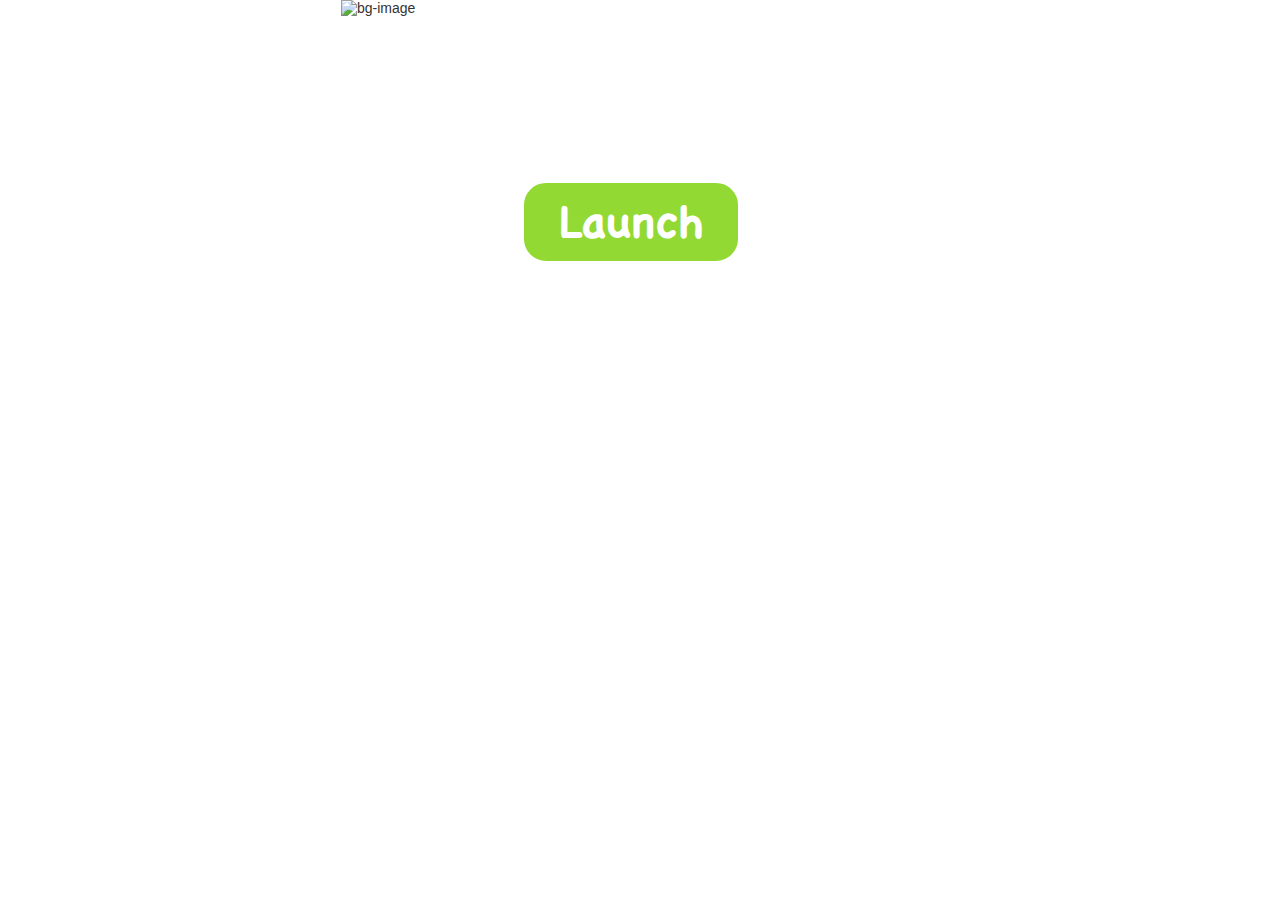
==== www/index.html @ a08b979b "2- connecissue1 28" ====
<!DOCTYPE html>
<html>
    <head>
        <title></title>
        <meta http-equiv="Content-Type" content="text/html; charset=UTF-8">
        <script type="text/javascript" src="js/jquery-1.10.2.js"></script>
        <link rel="stylesheet" href="css/style1.css" type="text/css" media="all">
        <script src="js/extra.js"></script>
        <script type="text/javascript" src="js/parse-min.js"></script>
        <script src="phonegap.js"></script>
        <meta http-equiv="cache-control" content="cache" />
        <meta name="viewport" content="width=device-width, height=device-height, initial-scale=1.0, maximum-scale=1.0">
        <meta name="viewport" content="user-scalable=no,width=device-width">
    </head>
    <body>
         <header>
<!--            <img src="images/kualitatem-logo.png"/>-->
        </header>
        <div class="main-wrapper">
            <img id="background" src="" alt="bg-image">
           <div id ="login">
                    <input type="tel" placeholder="Enter your code" class="code-holder">

                    <div class="btn-holder-main">
                        <input id="codeOk" class="code-btn-ok-main ios-btn" type="submit" value="Ok" onclick="queryDB()">
                    </div>
            </div>
             <div id ="launch">
                    <div class="btn-holder-launch">
                        <input id="launch" class="code-btn-ok ios-btn" type="submit" value="Launch" onclick="launch()">
                    </div>
            </div>
        </div>
        
        <script>
            document.addEventListener("deviceready", onDeviceReady, false);

            function onDeviceReady() {
                // Register the event listener
                document.addEventListener("backbutton", onBackKeyDown, false);
                
                
                window.onload = firstFunc();
            
            function firstFunc(){
                var cDate = new Date();
                console.log('Hello');
                
               if (window.localStorage.getItem("tdate") != cDate.toDateString() && window.localStorage.getItem("launch") == 'true'){
                   console.log (window.localStorage.getItem("tdate"));
                   console.log (cDate.toDateString());
                   console.log (window.localStorage.getItem("launch"));
                    //$('#launch').css({'display':'none'});
                   //$('#login').css({'display':'block'});
                   window.localStorage.removeItem("launch");
               }
//               else{
//                   window.localStorage.removeItem("launch");
//               }

                $('#background').attr('src','images/background-1.jpg');
                Parse.initialize("oxdew7mMEtpnkypr0DLtpd5rPg7vFFlgo1VPBCJs","7AtLcq4907OUmsLMpZcv0y4fgrZhUKSvv8iz9ncz");
                var currentDate = new Date();
                var yesterday = new Date();
                yesterday.setDate(currentDate.getDate()-1);
                //var ca = document.cookie.split(';');
                var laun = window.localStorage.getItem("launch");
    //                for(var i=0; i< ca.length; i++) 
    //                  {
    //                      var c = ca[i].trim();
    //                   if (c.indexOf("launch")== 0) {
    //                        laun = (c.substring(c.indexOf("launch").length,c.length)).split("=");
    //                        laun = unescape(laun[1]);

                            if (laun == 'true'){
                                $('#launch').css({'display':'none'});
                                $('#login').css({'display':'block'});
                            }
                        //}
                      //}
                      //alert("Cookie Support: " + navigator.cookieEnabled);
                console.log("Yesterday's Date: " + yesterday.toDateString()+', '+ yesterday.getHours()+':'+yesterday.getMinutes());

                }
                
                function onBackKeyDown() {
                    //alert("Exiting!");
                    navigator.app.exitApp();
                }
            }
            
                           
            
        </script>
        
    </body>
</html>
---- www/css/style1.css ----
html, body, div, span, object, iframe, h1, h2, h3, h4, h5, h6, p, blockquote, pre, abbr, address, cite, code, del, dfn, em, img, ins, kbd, q, samp, small, strong, sub, sup, var, b, i, dl, dt, dd, ol, ul, li, fieldset, form, label, legend, table, caption, tbody, tfoot, thead, article, aside, canvas, details, figcaption, figure, footer, header, hgroup, menu, nav, section, summary, time, mark, audio, video {
	background: none repeat scroll 0 0 transparent;
	border: 0 none;
	margin: 0;
	outline: 0 none;
	padding: 0;
	vertical-align: baseline;
}
/* =============================================================================
   HTML5 element display
   ========================================================================== */

article, aside, details, figcaption, figure, footer, header, hgroup, nav, section {
	display: block;
}
audio, canvas, video {
	display: inline-block;
*display: inline;
*zoom: 1;
}
audio:not([controls]) {
	display: none;
}
[hidden] {
display: none;
}
aside {
	width: 213px;
	height: auto;
	float: left;
	margin: 0 0 25px 0;
	border: 1px solid #e8e8e8;
	border-top: none;
}
article {
	width: 690px;
	height: auto; /*min-height:344px;*/
	float: left;
}
section {
	height: auto;
}
details {
	width: 285px;
	height: 50px;
	margin-top: 10px;
}
a {
color:;
	outline: none;
}
a:visited {
color:;
	outline: none;
}
a:hover {
color:;
	outline: none;
}
a:focus {
	outline: none;
}
/* Improve readability when focused and hovered in all browsers:
065. h5bp.com/h */
a:hover, a:active {
	outline: 0;
}
a.selected { /*color: #3a5500; text-shadow:1px 1px 0px #e1eeb0;*/
}
/* =============================================================================
Typography
========================================================================== */


 

abbr[title] {
	border-bottom: 1px dotted;
}
b, strong {
	font-weight: bold;
}
blockquote {
	margin: 1em 40px;
}
hr {
	display: block;
	height: 1px;
	border: 0;
	border-top: 1px solid #ccc;
	margin: 1em 0;
	padding: 0;
}
/* =============================================================================
   Lists
   ========================================================================== */
 
ul, ol {
	margin: 0;
	padding: 0 0 0 0;
}
dd {
	margin: 0 0 0 40px;
}
nav ul, nav ol {
	list-style: none;
	list-style-image: none;
	margin: 0;
	padding: 0;
}
/* =============================================================================
   Embedded content
   ========================================================================== */
html {
	font-size: 100%;
	overflow-y: scroll;
	-webkit-text-size-adjust: 100%;
	-ms-text-size-adjust: 100%;
}
body {
	font-family: Arial, Helvetica, sans-serif;
	margin: 0;
	padding: 0;
	font-size: 14px;
	line-height: 1.231;
	background: #fff;
	color: #333;
}
.clear {
	clear: both;
}
/*===================css start============================*/

@font-face
{
font-family: chalkBoard;
src: url(chalkboard-bold.ttf);
}

.main-wrapper {
	width: 598px;
	min-height: 800px;
	margin: 0 auto;
	position: relative;
	overflow: hidden;
}
.btn-holder {
	left: 155px;
	position: absolute;
	top: 149px;
}
.ios-btn {
	-webkit-appearance: none;
        border-radius: 25px;
        -webkit-border-radius: 25px;
        -webkit-box-sizing: border-box; /* Android â‰¤ 2.3, iOS â‰¤ 4 */
        -moz-box-sizing: border-box; /* Firefox 1+ */
        box-sizing: border-box;
}
header{
/*    left: 50px;*/
    position: absolute;
    top: 20px;
    width: 466px;
}
.user-name{
    height: 85px;
    left: 78px;
    position: absolute;
    text-align: center;
    color: rgb(32,114,255);
    top: 10px;
    width: 445px;  
    font-family: chalkBoard;
    font-size: 37px;
}
.main-btn-in {
	font-family: chalkBoard;
	background-color: #92D933;
	border: medium solid;
	color: #FFFFFF;
	display: block;
	font-size: 45px;
	padding: 10px 23px;
	width: 285px;
	-webkit-border-radius: 25px;
	-moz-border-radius: 25px;
	border-radius: 25px;
}
.main-btn-out {
	background-color: #505050;
	border: medium solid;
	color: #FFFFFF;
	display: block;
	font-family: chalkBoard;
	font-weight: bold;
	font-size: 45px;
	margin-bottom: 120px;
	margin-top: 15px;
	padding: 10px 23px;
	width: 285px;
	-webkit-border-radius: 25px;
	-moz-border-radius: 25px;
	border-radius: 25px;
}
.ios-btn2 {
	 -webkit-appearance: none;
        border-radius: 0;
        -webkit-border-radius: 15px;
	-moz-border-radius: 15px;
	border-radius: 15px;
        -webkit-box-sizing: border-box; /* Android â‰¤ 2.3, iOS â‰¤ 4 */
        -moz-box-sizing: border-box; /* Firefox 1+ */
        box-sizing: border-box;
}
.code-btn-cancel {
	position: absolute;
	bottom: 20px;
	left: 10px;
	background-color: #92D933;
	background-image: url("../images/back-icon.png");
	border: medium solid;
	color: #FFFFFF;
	float: left;
	font-family: chalkBoard;
	font-size: 45px;
	height: 76px;
	padding: 10px 23px;
	width: 78px;
}

.welcome-text{
    font-family: chalkBoard;
    font-size: 37px;
/*    position: absolute;
    left: 78px;*/
    color: rgb(240,35,30);
}

.pic-text{
    font-family: chalkBoard;
    font-size: 46px;
    display: inline-block;
    position: absolute;
    padding-bottom: 80px;
    color: rgb(240,35,30);
}

.welcome-text2{
    font-family: chalkBoard;
    font-size: 37px;
    position: absolute;
    left: 245px;
    color: rgb(32,114,255);
}

.code-holder{
    padding: 20px 0 20px 23px;
    font-family: chalkBoard;
    color: #fff;
    position: absolute;
    background-color: rgb(48,48,48);
    font-size: 35px;
    width: 500px;
    border : solid;
    left: 2px;
    -webkit-border-radius: 15px;
    -moz-border-radius: 15px;
    border-radius: 15px;
}

.btn-holder-main{
    position: absolute;
    top: 110px;
    left: 160px;
}

.btn-holder-launch{
    position: absolute;
}

.code-btn-ok{
    padding: 10px 23px;
    background-color: rgb(146,217,51);
    font-family: chalkBoard;
    color: #fff;
    position: absolute;
    font-size: 45px;
    top: 50px;
    width: 220px;
    border : solid;
}

.code-btn-ok-main{
    padding: 10px 23px;
    background-color: rgb(146,217,51);
    font-family: chalkBoard;
    color: #fff;
    position: absolute;
    font-size: 45px;
    width: 220px;
    border : solid;
}

#login{
    display:none;
    position: absolute;
    top: 120px;
    left: 35px;
}

#launch{
    position: absolute;
    top: 90px;
    left: 90px;
}

.pic_upload{
/*    height: 100px;*/
    display: none;
    width: 275px;
    height: 244px;
     -webkit-box-shadow:
    inset #fff 0 0 0 5px;
    position: absolute;
    top: 150px;
    left: 162px;
/*     padding: 100px;*/
     overflow: hidden;
}

#my_image{
/*    display: block;*/
    width: auto;
    height: 234px;
    position: absolute;
    top: 5px;
    left: 50px;
}

#home-div{
    text-align: center;
    position: absolute;
    top: 10px;
    font-family: chalkBoard;
    width: 100%;
}

.welcome-message{
    font-family: chalkBoard;
    font-size: 15px;
    position: absolute;
    color: rgb(240,35,30);
    top: 684px;
    left: 205px;
}

.send-email{
    font-family: chalkBoard;
    font-size: 18px;
    position: absolute;
    float:right;
}

.time{
    font-family: chalkBoard;
    font-size: 60px;
    position: absolute;
    color: rgb(240,35,30);
    top: 480px;
    left: 152px;
}

.check-text{
    font-family: chalkBoard;
    font-size: 45px;
    position: absolute;
    top: 430px;
    left: 100px;
}

.btn-holder2{
    display: none;
    position: absolute;
    top: 365px;
    left: 185px;
}

#snap-text{
    position: absolute;
    top: 320px;
    left: 15px;
    width: 100%;
}

.pic-text{
    font-family: chalkBoard;
    font-size: 37px;
    display: inline-block;
    position: absolute;
    color: rgb(240,35,30);
}
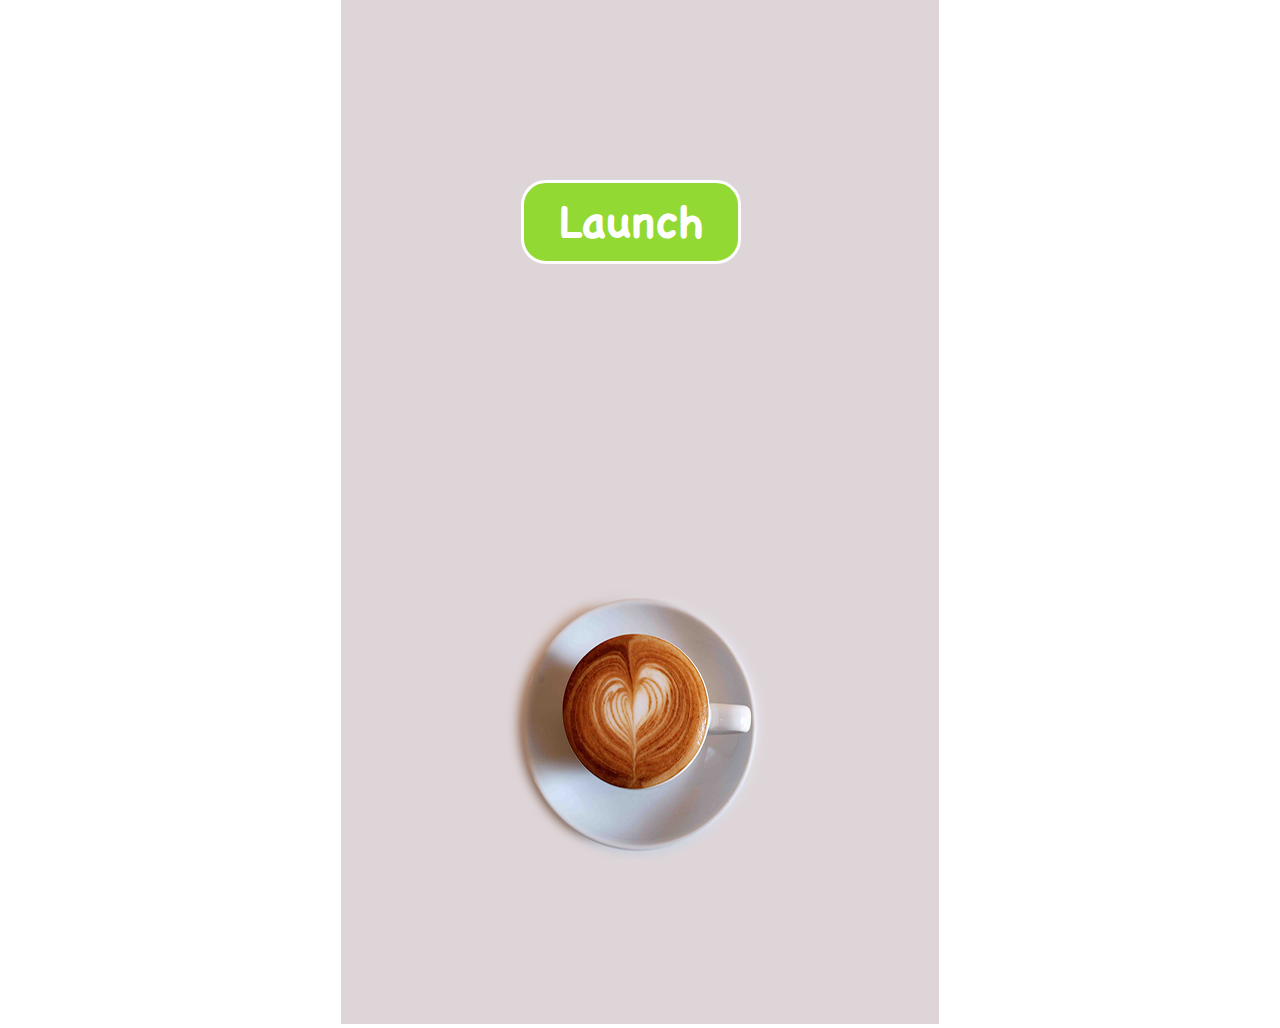
==== commit 7fadb553: "2- connecissue3 28" ====
--- a/www/index.html
+++ b/www/index.html
@@ -36,11 +36,13 @@
             document.addEventListener("deviceready", onDeviceReady, false);
 
             function onDeviceReady() {
+                
+                console.log("Device is Ready!");
+                
                 // Register the event listener
                 document.addEventListener("backbutton", onBackKeyDown, false);
-                
-                
-                window.onload = firstFunc();
+            }
+            window.onload = firstFunc();
             
             function firstFunc(){
                 var cDate = new Date();
@@ -87,8 +89,6 @@
                     //alert("Exiting!");
                     navigator.app.exitApp();
                 }
-            }
-            
                            
             
         </script>
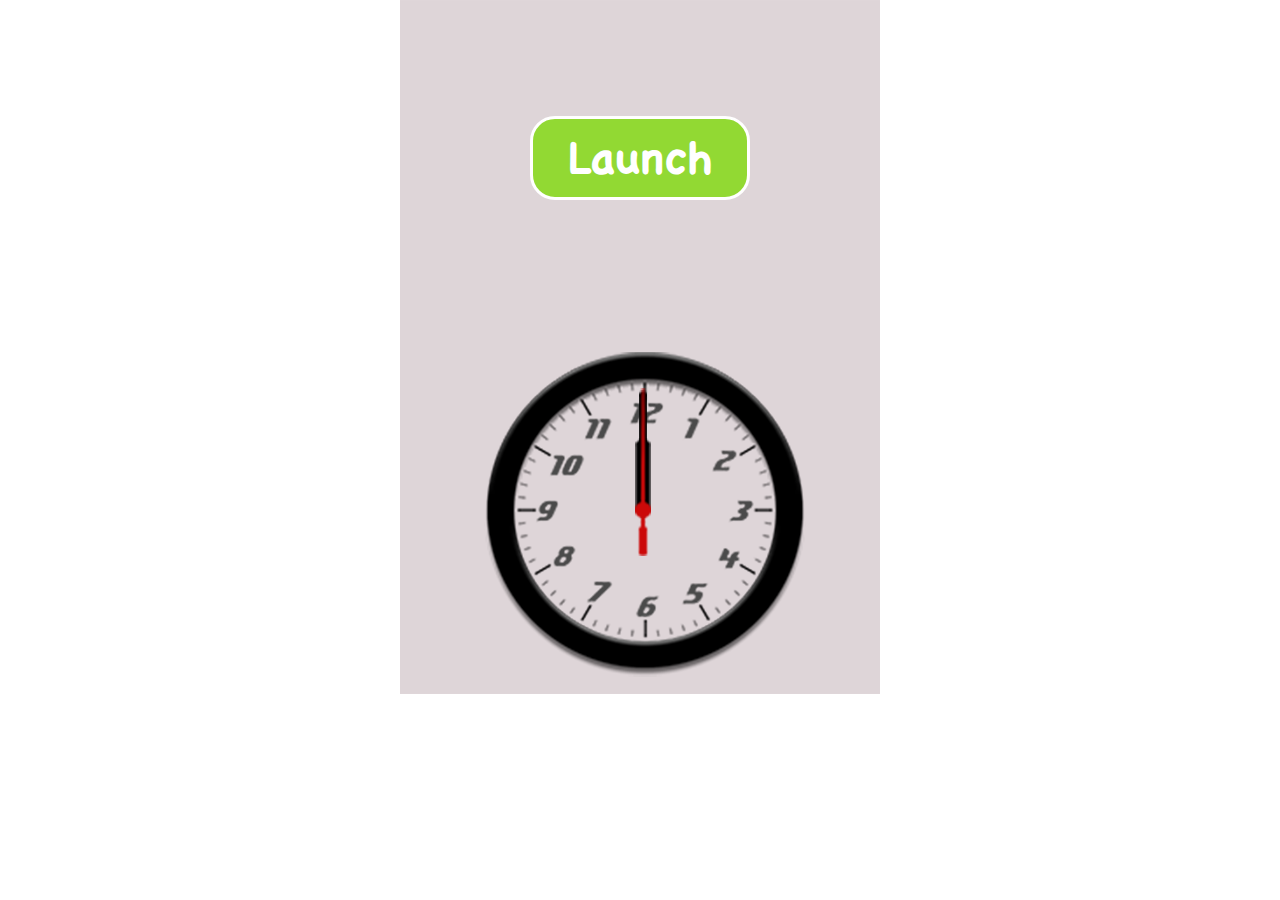
==== commit f07a200c: "2- css update1 5" ====
--- a/www/index.html
+++ b/www/index.html
@@ -5,7 +5,7 @@
         <meta http-equiv="Content-Type" content="text/html; charset=UTF-8">
         <script type="text/javascript" src="js/jquery-1.10.2.js"></script>
         <link rel="stylesheet" href="css/style1.css" type="text/css" media="all">
-        <script src="js/extra.js"></script>
+        <script src="js/attendance.js"></script>
         <script type="text/javascript" src="js/parse-min.js"></script>
         <script src="phonegap.js"></script>
         <meta http-equiv="cache-control" content="cache" />
@@ -13,8 +13,7 @@
         <meta name="viewport" content="user-scalable=no,width=device-width">
     </head>
     <body>
-         <header>
-<!--            <img src="images/kualitatem-logo.png"/>-->
+        <header>
         </header>
         <div class="main-wrapper">
             <img id="background" src="" alt="bg-image">
@@ -30,6 +29,14 @@
                         <input id="launch" class="code-btn-ok ios-btn" type="submit" value="Launch" onclick="launch()">
                     </div>
             </div>
+            
+            <div>
+                <ul id="clock">	
+                    <li id="sec"></li>
+                    <li id="hour"></li>
+                    <li id="min"></li>
+                </ul>
+            </div>
         </div>
         
         <script>
@@ -41,6 +48,8 @@
                 
                 // Register the event listener
                 document.addEventListener("backbutton", onBackKeyDown, false);
+                
+                
             }
             window.onload = firstFunc();
             
@@ -52,35 +61,21 @@
                    console.log (window.localStorage.getItem("tdate"));
                    console.log (cDate.toDateString());
                    console.log (window.localStorage.getItem("launch"));
-                    //$('#launch').css({'display':'none'});
-                   //$('#login').css({'display':'block'});
                    window.localStorage.removeItem("launch");
                }
-//               else{
-//                   window.localStorage.removeItem("launch");
-//               }
 
                 $('#background').attr('src','images/background-1.jpg');
                 Parse.initialize("oxdew7mMEtpnkypr0DLtpd5rPg7vFFlgo1VPBCJs","7AtLcq4907OUmsLMpZcv0y4fgrZhUKSvv8iz9ncz");
                 var currentDate = new Date();
                 var yesterday = new Date();
                 yesterday.setDate(currentDate.getDate()-1);
-                //var ca = document.cookie.split(';');
                 var laun = window.localStorage.getItem("launch");
-    //                for(var i=0; i< ca.length; i++) 
-    //                  {
-    //                      var c = ca[i].trim();
-    //                   if (c.indexOf("launch")== 0) {
-    //                        laun = (c.substring(c.indexOf("launch").length,c.length)).split("=");
-    //                        laun = unescape(laun[1]);
-
-                            if (laun == 'true'){
-                                $('#launch').css({'display':'none'});
-                                $('#login').css({'display':'block'});
-                            }
-                        //}
-                      //}
-                      //alert("Cookie Support: " + navigator.cookieEnabled);
+   
+                if (laun == 'true'){
+                    $('#launch').css({'display':'none'});
+                    $('#login').css({'display':'block'});
+                }
+              
                 console.log("Yesterday's Date: " + yesterday.toDateString()+', '+ yesterday.getHours()+':'+yesterday.getMinutes());
 
                 }
@@ -89,6 +84,40 @@
                     //alert("Exiting!");
                     navigator.app.exitApp();
                 }
+                
+                $(document).ready(function() {
+         
+                        setInterval( function() {
+                        var seconds = new Date().getSeconds();
+                        var sdegree = seconds * 6;
+                        var srotate = "rotate(" + sdegree + "deg)";
+
+                        $("#sec").css({"-moz-transform" : srotate, "-webkit-transform" : srotate});
+
+                        }, 1000 );
+
+
+                        setInterval( function() {
+                        var hours = new Date().getHours();
+                        var mins = new Date().getMinutes();
+                        var hdegree = hours * 30 + (mins / 2);
+                        var hrotate = "rotate(" + hdegree + "deg)";
+
+                        $("#hour").css({"-moz-transform" : hrotate, "-webkit-transform" : hrotate});
+
+                        }, 1000 );
+
+
+                        setInterval( function() {
+                        var mins = new Date().getMinutes();
+                        var mdegree = mins * 6;
+                        var mrotate = "rotate(" + mdegree + "deg)";
+
+                        $("#min").css({"-moz-transform" : mrotate, "-webkit-transform" : mrotate});
+
+                        }, 1000 );
+
+                  }); 
                            
             
         </script>
--- a/www/css/style1.css
+++ b/www/css/style1.css
@@ -138,8 +138,8 @@
 }
 
 .main-wrapper {
-	width: 598px;
-	min-height: 800px;
+	width: 480px;
+	min-height: 694px;
 	margin: 0 auto;
 	position: relative;
 	overflow: hidden;
@@ -311,8 +311,8 @@
 
 #launch{
     position: absolute;
-    top: 90px;
-    left: 90px;
+    top: 58px;
+    left: 65px;
 }
 
 .pic_upload{
@@ -399,4 +399,38 @@
     display: inline-block;
     position: absolute;
     color: rgb(240,35,30);
-}+}
+
+#clock {
+    position: absolute;
+    width: 350px;
+    height: 350px;
+    margin: 20px auto 0 auto;
+    top: 315px;
+    left: 70px;
+    background: url(../images/clock.png);
+    list-style: none;
+    }
+
+#sec, #min, #hour {
+    position: absolute;
+    width: 20px;
+    height: 400px;
+    top: -25px;
+    left: 163px;
+    }
+
+#sec {
+    background: url(../images/sechand.png);
+    z-index: 3;
+    }
+
+#min {
+    background: url(../images/minhand.png);
+    z-index: 2;
+    }
+
+#hour {
+    background: url(../images/hourhand.png);
+    z-index: 1;
+    }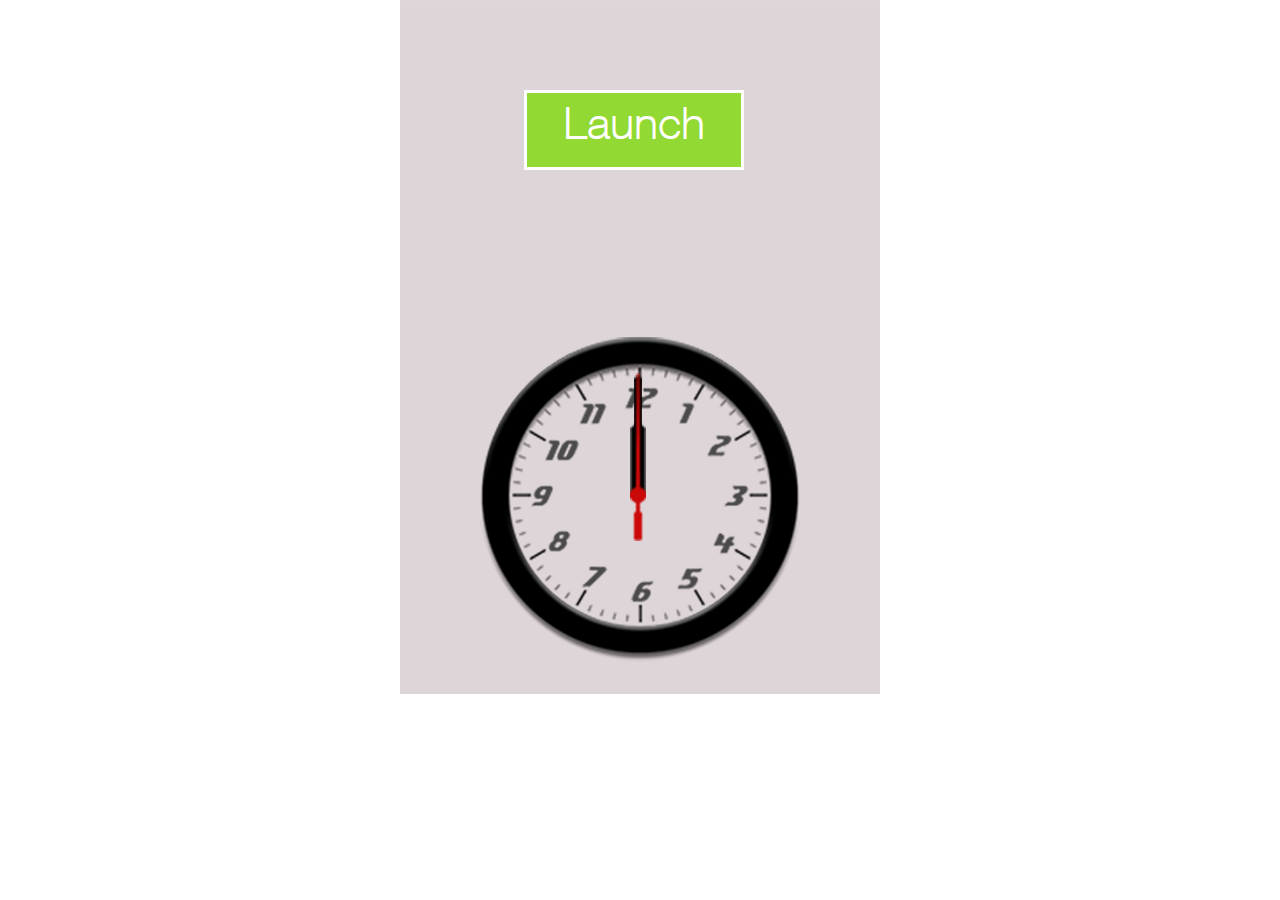
==== commit 1e05f083: "2- css check2 6" ====
--- a/www/index.html
+++ b/www/index.html
@@ -4,7 +4,7 @@
         <title></title>
         <meta http-equiv="Content-Type" content="text/html; charset=UTF-8">
         <script type="text/javascript" src="js/jquery-1.10.2.js"></script>
-        <link rel="stylesheet" href="css/style1.css" type="text/css" media="all">
+        <link rel="stylesheet" href="css/style.css" type="text/css" media="all">
         <script src="js/attendance.js"></script>
         <script type="text/javascript" src="js/parse-min.js"></script>
         <script src="phonegap.js"></script>
--- a/www/css/style.css
+++ b/www/css/style.css
@@ -0,0 +1,443 @@
+html, body, div, span, object, iframe, h1, h2, h3, h4, h5, h6, p, blockquote, pre, abbr, address, cite, code, del, dfn, em, img, ins, kbd, q, samp, small, strong, sub, sup, var, b, i, dl, dt, dd, ol, ul, li, fieldset, form, label, legend, table, caption, tbody, tfoot, thead, article, aside, canvas, details, figcaption, figure, footer, header, hgroup, menu, nav, section, summary, time, mark, audio, video {
+	background: none repeat scroll 0 0 transparent;
+	border: 0 none;
+	margin: 0;
+	outline: 0 none;
+	padding: 0;
+	vertical-align: baseline;
+}
+/* =============================================================================
+   HTML5 element display
+   ========================================================================== */
+
+article, aside, details, figcaption, figure, footer, header, hgroup, nav, section {
+	display: block;
+}
+audio, canvas, video {
+	display: inline-block;
+*display: inline;
+*zoom: 1;
+}
+audio:not([controls]) {
+	display: none;
+}
+[hidden] {
+display: none;
+}
+aside {
+	width: 213px;
+	height: auto;
+	float: left;
+	margin: 0 0 25px 0;
+	border: 1px solid #e8e8e8;
+	border-top: none;
+}
+article {
+	width: 690px;
+	height: auto; /*min-height:344px;*/
+	float: left;
+}
+section {
+	height: auto;
+}
+details {
+	width: 285px;
+	height: 50px;
+	margin-top: 10px;
+}
+a {
+color:;
+	outline: none;
+}
+a:visited {
+color:;
+	outline: none;
+}
+a:hover {
+color:;
+	outline: none;
+}
+a:focus {
+	outline: none;
+}
+/* Improve readability when focused and hovered in all browsers:
+065. h5bp.com/h */
+a:hover, a:active {
+	outline: 0;
+}
+a.selected { /*color: #3a5500; text-shadow:1px 1px 0px #e1eeb0;*/
+}
+/* =============================================================================
+Typography
+========================================================================== */
+
+
+ 
+
+abbr[title] {
+	border-bottom: 1px dotted;
+}
+b, strong {
+	font-weight: bold;
+}
+blockquote {
+	margin: 1em 40px;
+}
+hr {
+	display: block;
+	height: 1px;
+	border: 0;
+	border-top: 1px solid #ccc;
+	margin: 1em 0;
+	padding: 0;
+}
+/* =============================================================================
+   Lists
+   ========================================================================== */
+ 
+ul, ol {
+	margin: 0;
+	padding: 0 0 0 0;
+}
+dd {
+	margin: 0 0 0 40px;
+}
+nav ul, nav ol {
+	list-style: none;
+	list-style-image: none;
+	margin: 0;
+	padding: 0;
+}
+/* =============================================================================
+   Embedded content
+   ========================================================================== */
+html {
+	font-size: 100%;
+	overflow-y: scroll;
+	-webkit-text-size-adjust: 100%;
+	-ms-text-size-adjust: 100%;
+}
+body {
+	font-family: Arial, Helvetica, sans-serif;
+	margin: 0;
+	padding: 0;
+	font-size: 14px;
+	line-height: 1.231;
+	background: #fff;
+	color: #333;
+}
+.clear {
+	clear: both;
+}
+/*===================css start============================*/
+
+@font-face
+{
+    font-family: chalkBoard;
+    src: url(chalkboard-bold.ttf);
+}
+
+@font-face {
+    font-family: 'HelveticaNeue-Light';
+    src: url('../font/helvetica-neue-lt-com-45-light.eot');
+    src: url('../font/helvetica-neue-lt-com-45-light.eot') format('embedded-opentype'),
+         url('../font/helvetica-neue-lt-com-45-light.woff') format('woff'),
+         url('../font/helvetica-neue-lt-com-45-light.ttf') format('truetype'),
+         url('../font/helvetica-neue-lt-com-45-light.svg#HelveticaNeueLTCom45Light') format('svg');
+}
+
+.main-wrapper {
+	width: 480px;
+	min-height: 777px;
+	margin: 0 auto;
+	position: relative;
+	overflow: hidden;
+}
+.btn-holder {
+	left: 155px;
+	position: absolute;
+	top: 149px;
+}
+.ios-btn {
+	-webkit-appearance: none;
+/*        border-radius: 25px;
+        -webkit-border-radius: 25px;*/
+        -webkit-box-sizing: border-box; /* Android â‰¤ 2.3, iOS â‰¤ 4 */
+        -moz-box-sizing: border-box; /* Firefox 1+ */
+        box-sizing: border-box;
+}
+header{
+/*    left: 50px;*/
+    position: absolute;
+    top: 20px;
+    width: 466px;
+}
+.user-name{
+    height: 85px;
+    left: 78px;
+    position: absolute;
+    text-align: center;
+    color: rgb(32,114,255);
+    top: 10px;
+    width: 445px;  
+    font-family: HelveticaNeue-Light;
+    font-size: 37px;
+}
+.main-btn-in {
+	font-family: HelveticaNeue-Light;
+	background-color: #92D933;
+	border: medium solid;
+	color: #FFFFFF;
+	display: block;
+	font-size: 45px;
+	padding: 10px 23px;
+	width: 285px;
+/*	-webkit-border-radius: 25px;
+	-moz-border-radius: 25px;
+	border-radius: 25px;*/
+}
+.main-btn-out {
+	background-color: #505050;
+	border: medium solid;
+	color: #FFFFFF;
+	display: block;
+	font-family: HelveticaNeue-Light;
+	font-weight: bold;
+	font-size: 45px;
+	margin-bottom: 120px;
+	margin-top: 15px;
+	padding: 10px 23px;
+	width: 285px;
+/*	-webkit-border-radius: 25px;
+	-moz-border-radius: 25px;
+	border-radius: 25px;*/
+}
+.ios-btn2 {
+	 -webkit-appearance: none;
+/*        -webkit-border-radius: 15px;
+	-moz-border-radius: 15px;
+	border-radius: 15px;*/
+        -webkit-box-sizing: border-box; /* Android â‰¤ 2.3, iOS â‰¤ 4 */
+        -moz-box-sizing: border-box; /* Firefox 1+ */
+        box-sizing: border-box;
+}
+.code-btn-cancel {
+	position: absolute;
+	bottom: 95px;
+	left: 10px;
+	background-color: #92D933;
+	background-image: url("../images/back-icon.png");
+	border: medium solid;
+	color: #FFFFFF;
+	float: left;
+	font-family: HelveticaNeue-Light;
+	font-size: 45px;
+	height: 76px;
+	padding: 10px 23px;
+	width: 78px;
+}
+
+.welcome-text{
+    font-family: HelveticaNeue-Light;
+    font-size: 37px;
+/*    position: absolute;
+    left: 78px;*/
+    color: rgb(240,35,30);
+}
+
+.pic-text{
+    font-family: HelveticaNeue-Light;
+    font-size: 46px;
+    display: inline-block;
+    position: absolute;
+    padding-bottom: 80px;
+    color: rgb(240,35,30);
+}
+
+.welcome-text2{
+    font-family: HelveticaNeue-Light;
+    font-size: 37px;
+    position: absolute;
+    left: 245px;
+    color: rgb(32,114,255);
+}
+
+.code-holder{
+    padding: 20px 0 20px 23px;
+    font-family: HelveticaNeue-Light;
+    color: #fff;
+    position: absolute;
+    background-color: rgb(48,48,48);
+    font-size: 35px;
+    width: 378px;
+    border: solid;
+/*    -webkit-border-radius: 15px;
+    -moz-border-radius: 15px;
+    border-radius: 15px;*/
+}
+
+.btn-holder-main{
+    position: absolute;
+    top: 100px;
+    left: 95px;
+}
+
+.btn-holder-launch{
+    position: absolute;
+}
+
+.code-btn-ok{
+    padding: 10px 23px;
+    background-color: rgb(146,217,51);
+    font-family: HelveticaNeue-Light;
+    color: #fff;
+    position: absolute;
+    font-size: 45px;
+    top: 50px;
+    width: 220px;
+    border : solid;
+}
+
+.code-btn-ok-main{
+    padding: 10px 23px;
+    background-color: rgb(146,217,51);
+    font-family: HelveticaNeue-Light;
+    color: #fff;
+    position: absolute;
+    font-size: 45px;
+    width: 220px;
+    border : solid;
+}
+
+#login{
+    display:none;
+    position: absolute;
+    top: 65px;
+    left: 35px;
+}
+
+#launch {
+    position: absolute;
+    top: 45px;
+    left: 62px;
+}
+
+.pic_upload{
+/*    height: 100px;*/
+    display: none;
+    width: 235px;
+    height: 225px;
+     -webkit-box-shadow:
+    inset #fff 0 0 0 5px;
+    position: absolute;
+    top: 115px;
+    left: 125px;
+/*     padding: 100px;*/
+     overflow: hidden;
+}
+
+#my_image{
+/*    display: block;*/
+    width: auto;
+    height: 234px;
+    position: absolute;
+    top: 5px;
+    left: 50px;
+}
+
+#home-div{
+    text-align: center;
+    position: absolute;
+    top: 10px;
+    font-family: HelveticaNeue-Light;
+    width: 100%;
+}
+
+.welcome-message{
+    font-family: HelveticaNeue-Light;
+    font-size: 15px;
+    position: absolute;
+    color: rgb(240,35,30);
+    top: 684px;
+    left: 205px;
+}
+
+.send-email{
+    font-family: HelveticaNeue-Light;
+    font-size: 18px;
+    position: absolute;
+    float:right;
+}
+
+.time{
+    font-family: HelveticaNeue-Light;
+    font-size: 60px;
+    position: absolute;
+    color: rgb(240,35,30);
+    top: 480px;
+    left: 152px;
+}
+
+.check-text{
+    font-family: HelveticaNeue-Light;
+    font-size: 45px;
+    position: absolute;
+    top: 430px;
+    left: 100px;
+}
+
+.btn-holder2{
+    display: none;
+    position: absolute;
+    top: 295px;
+    left: 132px;
+}
+
+#snap-text{
+    position: absolute;
+    top: 270px;
+    left: 15px;
+    width: 100%;
+}
+
+.pic-text{
+    font-family: HelveticaNeue-Light;
+    font-size: 35px;
+    display: inline-block;
+    position: absolute;
+    color: rgb(240,35,30);
+}
+
+#clock {
+    position: absolute;
+    width: 350px;
+    height: 350px;
+    margin: 20px auto 0 auto;
+    top: 300px;
+    left: 65px;
+    background: url(../images/clock.png);
+    list-style: none;
+    }
+
+#sec, #min, #hour {
+    position: absolute;
+    width: 20px;
+    height: 400px;
+    top: -25px;
+    left: 163px;
+    }
+
+#sec {
+    background: url(../images/sechand.png);
+    z-index: 3;
+    }
+
+#min {
+    background: url(../images/minhand.png);
+    z-index: 2;
+    }
+
+#hour {
+    background: url(../images/hourhand.png);
+    z-index: 1;
+    }